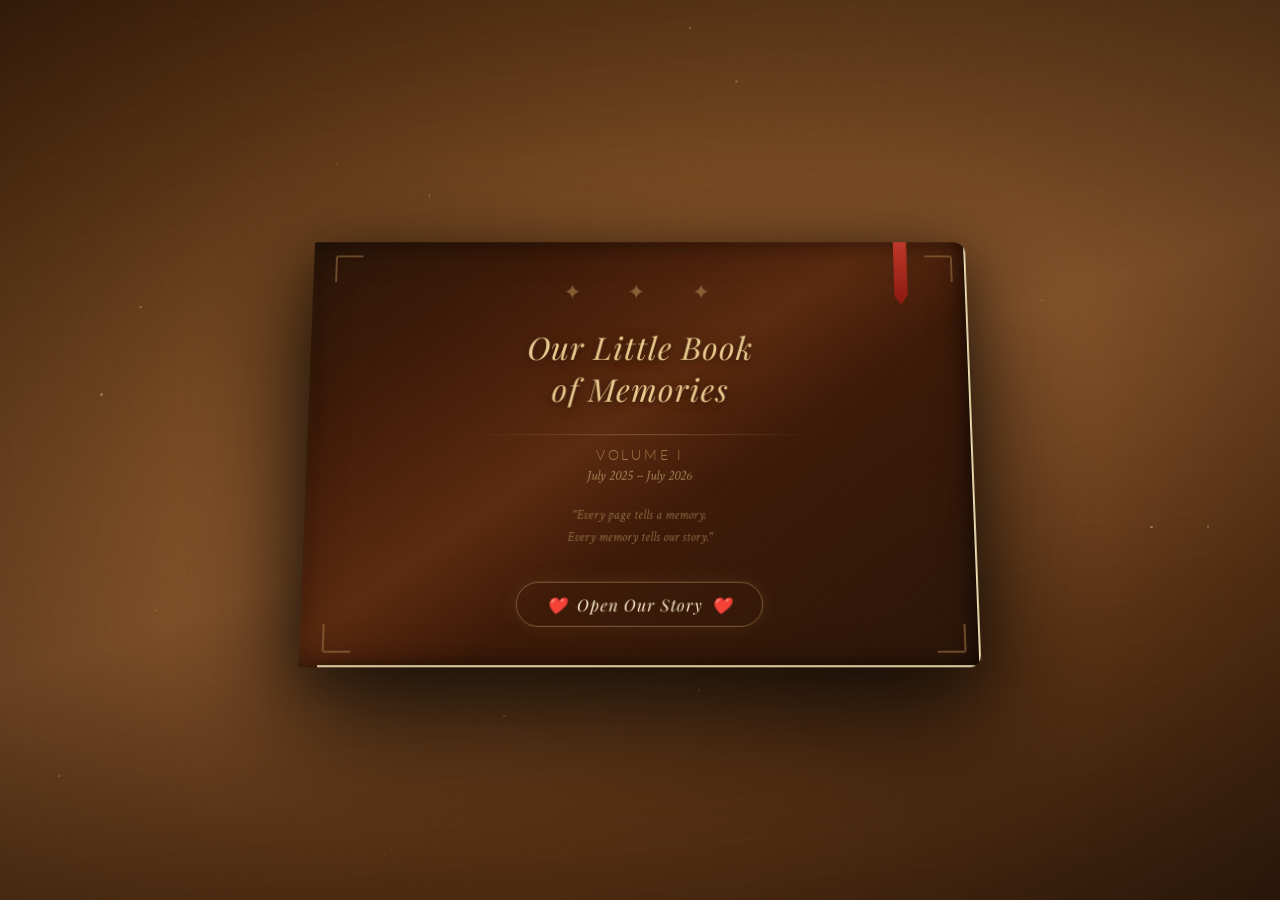
==== index.html @ 8d6be9e0 "Initiating the magic book" ====
<!DOCTYPE html>
<html lang="en">
<head>
  <meta charset="UTF-8">
  <meta name="viewport" content="width=device-width, initial-scale=1.0, maximum-scale=5.0, user-scalable=yes">
  <meta name="theme-color" content="#1a0805">
  <meta name="description" content="Our Little Book of Memories — Volume I, July 2025–July 2026. A handcrafted digital scrapbook.">

  <!-- Prevent search engine indexing (this is a private gift) -->
  <meta name="robots" content="noindex, nofollow">

  <title>Our Little Book of Memories · Volume I</title>

  <!-- CSS (order matters) -->
  <link rel="stylesheet" href="css/style.css">
  <link rel="stylesheet" href="css/animations.css">
  <link rel="stylesheet" href="css/book.css">
  <link rel="stylesheet" href="css/mobile.css">

  <!-- Inline critical style — prevents flash of unstyled content -->
  <style>
    body { background: #0d0807; }
    #book-scene,
    #cover-screen,
    #wb-overlay,
    #letter-modal { display: none; }
    #loading-screen { display: flex; }
  </style>
</head>
<body>

  <!-- ============================================================
       LOADING SCREEN
       ============================================================ -->
  <section id="loading-screen" role="status" aria-live="polite" aria-label="Loading memories">
    <div class="loading-inner">
      <div class="loading-ornament" aria-hidden="true">❧</div>
      <h1 class="loading-title">Preparing Your Memories…</h1>
      <div class="loading-track" role="progressbar" aria-valuemin="0" aria-valuemax="100" aria-valuenow="0">
        <div id="loading-bar-fill"></div>
      </div>
      <div id="loading-percent" aria-hidden="true">0%</div>
    </div>
  </section>

  <!-- ============================================================
       COVER SCREEN — CSS leather book on a wooden table
       ============================================================ -->
  <section id="cover-screen" aria-label="Scrapbook cover">

    <!-- Floating dust particles (JS-populated) -->
    <div id="dust-container" aria-hidden="true"></div>

    <!-- The CSS book -->
    <div id="cover-book" aria-hidden="true">

      <!-- Spine (left edge, visible due to slight perspective) -->
      <div id="cover-spine"></div>

      <!-- Front cover -->
      <div id="cover-front">
        <!-- Corner ornament helper -->
        <div id="cover-corners"></div>

        <!-- Page-edge stacks -->
        <div id="cover-pages"></div>
        <div id="cover-bottom-pages"></div>

        <!-- Bookmark ribbon -->
        <div id="cover-bookmark"></div>

        <!-- Inner content -->
        <div id="cover-content">
          <div class="cover-top-ornament" aria-hidden="true">✦ &ensp; ✦ &ensp; ✦</div>

          <h1 id="cover-title">
            Our Little Book<br>of Memories
          </h1>

          <div class="cover-rule" aria-hidden="true"></div>

          <p class="cover-volume">Volume I</p>
          <p class="cover-date">July 2025 – July 2026</p>

          <div class="cover-quote">
            <p>"Every page tells a memory.<br>Every memory tells our story."</p>
          </div>

          <button id="open-story-btn" aria-label="Open the scrapbook">
            ❤️&ensp;Open Our Story&ensp;❤️
          </button>
        </div>
      </div>
    </div>

  </section>

  <!-- ============================================================
       BOOK SCENE — the open scrapbook
       ============================================================ -->
  <section id="book-scene" aria-label="Open scrapbook">

    <div id="book-wrapper">

      <!-- Top leather binding -->
      <div class="book-binding-top" aria-hidden="true"></div>

      <!-- Open book area -->
      <div id="book-open" data-mode="text">

        <!-- Left page-edge stack -->
        <div class="book-edge-left" aria-hidden="true"></div>

        <!-- Decorative left page (shown for text pages) -->
        <div id="book-left-page" aria-hidden="true">
          <div class="left-page-inner">
            <div class="left-deco-ornament">❦</div>
            <div class="left-deco-rule"></div>
            <div class="left-deco-text">
              Our Little<br>Book of<br>Memories
            </div>
            <div class="left-deco-rule"></div>
            <div class="left-deco-ornament" style="font-size:1rem; opacity:0.3;">❤</div>
          </div>
        </div>

        <!-- Center gutter shadow -->
        <div id="book-gutter" aria-hidden="true"></div>

        <!-- Main content area: all page slots live here -->
        <div id="book-right-area">
          <div id="pages-container">

            <!-- INTRO PAGE -->
            <div id="slot-intro" class="page-slot" role="article" aria-label="Introduction">
              <div class="text-page-inner">
                <h2 class="page-title">Before We Begin…</h2>
                <div class="page-rule" aria-hidden="true">
                  <span class="page-rule-gem">✦</span>
                </div>
                <div class="page-body">
                  <p>A small collection of memories from one unforgettable year.</p>
                  <p>These pages don't tell our entire story.</p>
                  <p>They simply hold some of the moments that made this year so special.</p>
                  <p>And today, on our second wedding anniversary…</p>
                  <p>I wanted to give them a place they'll always belong.</p>
                  <p class="heart-line">❤️</p>
                </div>
                <button id="begin-reading-btn" aria-label="Begin reading the scrapbook">
                  Begin Reading
                </button>
              </div>
            </div>

            <!-- CHAPTER SLOT A (alternates with B for smooth transitions) -->
            <div id="slot-ch-a" class="page-slot" role="img" aria-label="Chapter page">
              <img class="chapter-img" src="" alt="Chapter memory page" draggable="false">
            </div>

            <!-- CHAPTER SLOT B -->
            <div id="slot-ch-b" class="page-slot" role="img" aria-label="Chapter page">
              <img class="chapter-img" src="" alt="Chapter memory page" draggable="false">
            </div>

            <!-- BEYOND THESE PAGES -->
            <div id="slot-beyond" class="page-slot" role="article" aria-label="Beyond these pages">
              <div class="text-page-inner">
                <h2 class="page-title">Beyond These Pages</h2>
                <div class="page-rule" aria-hidden="true">
                  <span class="page-rule-gem">✦</span>
                </div>
                <div class="page-body">
                  <p>This scrapbook holds only a glimpse of the year we've shared.</p>
                  <p>It doesn't capture the late-night talks…</p>
                  <p>the random tea breaks…</p>
                  <p>the silly arguments that ended in laughter…</p>
                  <p>the quiet drives…</p>
                  <p>the ordinary evenings that slowly became our favorite memories.</p>
                  <p>Some moments were never photographed.</p>
                  <p>Some were too beautiful to interrupt with a camera.</p>
                  <p>But every single one still lives in my heart.</p>
                  <p class="heart-line">❤️</p>
                </div>
              </div>
            </div>

            <!-- ENDING PAGE -->
            <div id="slot-ending" class="page-slot" role="article" aria-label="Anniversary message">
              <div class="text-page-inner">
                <h2 class="page-title">Happy 2nd Wedding Anniversary&ensp;❤️</h2>
                <div class="page-rule" aria-hidden="true">
                  <span class="page-rule-gem">✦</span>
                </div>
                <div class="page-body ending-body">
                  <p>This scrapbook doesn't hold every memory we've made.</p>
                  <p>It simply captures a few beautiful moments from the past year — moments that made us laugh, travel, celebrate, grow, and love each other even more.</p>
                  <p>Looking through these pages reminds me how lucky I am to walk beside you.</p>
                  <p>Thank you for making even ordinary days feel extraordinary.</p>
                  <p>Here's to all the memories we've already created…</p>
                  <p>…and to countless more waiting to be written.</p>
                  <p class="italic-line"><em>I love you.</em></p>
                  <p class="heart-line">❤️</p>
                </div>

                <div class="ending-footer">
                  <p>Our Little Book of Memories</p>
                  <p>Volume I &nbsp;·&nbsp; July 2025 – July 2026</p>
                  <p style="opacity:0.55; font-size:0.75em; margin-top:0.3em;">Every beautiful year deserves its own volume.</p>
                  <p style="opacity:0.55; font-size:0.75em;">Volume II begins with our next adventure…</p>
                  <p class="footer-heart">❤️</p>
                </div>

                <!-- Secret heart — 5 taps within 5 seconds opens the letter -->
                <div id="secret-heart" aria-hidden="true" title="">·❤·</div>
              </div>
            </div>

          </div><!-- /pages-container -->
        </div><!-- /book-right-area -->

        <!-- Right page-edge stack -->
        <div class="book-edge-right" aria-hidden="true"></div>

      </div><!-- /book-open -->

      <!-- Bottom leather binding -->
      <div class="book-binding-bottom" aria-hidden="true"></div>

    </div><!-- /book-wrapper -->

    <!-- Invisible wide tap zones for edge navigation -->
    <div id="tap-zone-left"  class="tap-zone" aria-label="Previous page" role="button" tabindex="-1"></div>
    <div id="tap-zone-right" class="tap-zone" aria-label="Next page"     role="button" tabindex="-1"></div>

    <!-- Navigation arrow buttons -->
    <button id="nav-prev" class="nav-btn" aria-label="Previous page" style="opacity:0">&#8249;</button>
    <button id="nav-next" class="nav-btn" aria-label="Next page"     style="opacity:0">&#8250;</button>

    <!-- Page counter -->
    <div id="page-counter" aria-live="polite" aria-label="Page position"></div>

  </section><!-- /book-scene -->

  <!-- ============================================================
       GLOW HEART (appears briefly after auto-close)
       ============================================================ -->
  <div id="glow-heart" style="display:none" aria-hidden="true">❤️</div>

  <!-- ============================================================
       MUSIC CONTROLS (always visible)
       ============================================================ -->
  <div id="music-controls" aria-label="Music controls" role="group">
    <button id="music-toggle" aria-label="Toggle music mute" title="Mute">🎵</button>
    <input
      type="range"
      id="volume-slider"
      min="0" max="100" value="65"
      aria-label="Volume"
      title="Volume">
  </div>

  <!-- ============================================================
       PORTRAIT ROTATION OVERLAY
       ============================================================ -->
  <div id="rotation-overlay" role="dialog" aria-modal="true" aria-label="Landscape mode recommended">
    <div class="rot-icon" aria-hidden="true">📱</div>
    <p class="rot-title">This scrapbook is best experienced in Landscape.</p>
    <p class="rot-sub">Please rotate your phone&ensp;❤️</p>
    <button id="rot-continue">Continue Anyway</button>
  </div>

  <!-- ============================================================
       WELCOME BACK OVERLAY
       ============================================================ -->
  <div id="wb-overlay" role="dialog" aria-modal="true" aria-label="Welcome back">
    <div class="wb-card">
      <span class="wb-heart" aria-hidden="true">❤️</span>
      <h2 class="wb-title">Welcome Back</h2>
      <p class="wb-sub">Would you like to continue reading<br>where you left off?</p>
      <div class="wb-btns">
        <button id="wb-continue"  class="wb-btn wb-btn-primary">Continue Reading</button>
        <button id="wb-restart"   class="wb-btn wb-btn-secondary">Start From Beginning</button>
      </div>
    </div>
  </div>

  <!-- ============================================================
       LETTER MODAL (secret easter egg)
       ============================================================ -->
  <div id="letter-modal" role="dialog" aria-modal="true" aria-label="Personal letter">
    <div class="letter-backdrop" aria-hidden="true"></div>
    <div class="letter-paper">
      <iframe id="letter-iframe" title="Personal Letter"></iframe>
      <div class="letter-footer">
        <button id="close-letter-btn" aria-label="Close letter">Close Letter</button>
      </div>
    </div>
  </div>

  <!-- ============================================================
       SCRIPTS (config → chapters → storage → music → book → app)
       ============================================================ -->
  <script src="js/config.js"></script>
  <script src="js/chapters.js"></script>
  <script src="js/storage.js"></script>
  <script src="js/music.js"></script>
  <script src="js/book.js"></script>
  <script src="js/app.js"></script>

</body>
</html>
---- css/style.css ----
/* =============================================================
   style.css — Design tokens, global resets, typography,
                overlays, music controls, page counter
   ============================================================= */

/* ── Google Fonts ── */
@import url('https://fonts.googleapis.com/css2?family=Playfair+Display:ital,wght@0,400;0,600;0,700;1,400;1,600&family=Crimson+Text:ital,wght@0,400;0,600;1,400;1,600&family=Lato:wght@300;400&family=Dancing+Script:wght@500;600;700&display=swap');

/* ── Design Tokens ── */
:root {
  /* Palette */
  --ink:          #1a0a02;
  --ink-mid:      #3d2210;
  --ink-light:    #6b3c1a;
  --gold:         #c8a96e;
  --gold-dim:     #a07848;
  --gold-bright:  #e8c98e;
  --parchment:    #faf3e0;
  --parchment-2:  #f5e8c5;
  --parchment-3:  #ede0b0;
  --cream:        #fdf8ee;
  --leather-dark: #2b1508;
  --leather-mid:  #4a2210;
  --leather-light:#7a4020;
  --wood-dark:    #3d2008;
  --wood-mid:     #6b3c18;
  --wood-light:   #9a6030;
  --heart-red:    #c0392b;
  --heart-soft:   #e8786a;

  /* Typography */
  --font-display: 'Playfair Display', Georgia, serif;
  --font-body:    'Crimson Text', Georgia, serif;
  --font-ui:      'Lato', sans-serif;
  --font-hand:    'Dancing Script', cursive;

  /* Spacing */
  --space-xs: 0.4rem;
  --space-sm: 0.75rem;
  --space-md: 1.25rem;
  --space-lg: 2rem;
  --space-xl: 3rem;

  /* Radius */
  --r-sm:  4px;
  --r-md:  8px;
  --r-lg: 16px;

  /* Shadows */
  --shadow-book:   0 30px 80px rgba(0,0,0,0.65), 0 10px 30px rgba(0,0,0,0.4);
  --shadow-page:   0 4px 20px rgba(0,0,0,0.18);
  --shadow-text:   0 1px 3px rgba(0,0,0,0.15);
}

/* ── Reset ── */
*, *::before, *::after { box-sizing: border-box; margin: 0; padding: 0; }
html { height: 100%; font-size: 16px; }
body {
  height: 100%;
  overflow: hidden;
  background: #0d0807;
  color: var(--ink);
  font-family: var(--font-body);
  -webkit-font-smoothing: antialiased;
  -moz-osx-font-smoothing: grayscale;
  user-select: none;
  -webkit-user-select: none;
}
img { display: block; max-width: 100%; }
button { cursor: pointer; border: none; background: none; font-family: inherit; }
input[type=range] { -webkit-appearance: none; appearance: none; }

/* ============================================================
   LOADING SCREEN
   ============================================================ */
#loading-screen {
  position: fixed;
  inset: 0;
  z-index: 9999;
  display: flex;
  align-items: center;
  justify-content: center;
  background:
    radial-gradient(ellipse at 50% 40%, #f5e8c5 0%, #e8d4a0 40%, #d4b87a 100%);
}

/* Subtle paper grain overlay */
#loading-screen::after {
  content: '';
  position: absolute;
  inset: 0;
  background-image: url("data:image/svg+xml,%3Csvg xmlns='http://www.w3.org/2000/svg' width='200' height='200'%3E%3Cfilter id='n'%3E%3CfeTurbulence type='fractalNoise' baseFrequency='0.75' numOctaves='4' stitchTiles='stitch'/%3E%3CfeColorMatrix type='saturate' values='0'/%3E%3C/filter%3E%3Crect width='200' height='200' filter='url(%23n)' opacity='0.06'/%3E%3C/svg%3E");
  pointer-events: none;
}

.loading-inner {
  position: relative;
  z-index: 1;
  text-align: center;
  width: min(420px, 88vw);
}

.loading-ornament {
  font-size: 2.5rem;
  color: var(--gold-dim);
  margin-bottom: var(--space-lg);
  animation: ornamentSway 4s ease-in-out infinite;
}

.loading-title {
  font-family: var(--font-display);
  font-size: clamp(1.15rem, 3vw, 1.6rem);
  font-weight: 400;
  font-style: italic;
  color: var(--ink-mid);
  letter-spacing: 0.04em;
  margin-bottom: var(--space-xl);
}

.loading-track {
  width: 100%;
  height: 3px;
  background: rgba(60, 30, 10, 0.15);
  border-radius: 2px;
  overflow: hidden;
  margin-bottom: var(--space-sm);
}

#loading-bar-fill {
  height: 100%;
  width: 0%;
  background: linear-gradient(90deg, var(--gold-dim), var(--gold-bright));
  border-radius: 2px;
  transition: width 0.3s ease;
}

#loading-percent {
  font-family: var(--font-ui);
  font-size: 0.78rem;
  font-weight: 300;
  color: var(--ink-light);
  letter-spacing: 0.12em;
}

/* ============================================================
   COVER SCREEN — wooden table + CSS leather book
   ============================================================ */
#cover-screen {
  position: fixed;
  inset: 0;
  z-index: 100;
  display: none;
  align-items: center;
  justify-content: center;
  /* Warm wooden table */
  background:
    repeating-linear-gradient(96deg,
      transparent 0, transparent 18px,
      rgba(0,0,0,0.025) 18px, rgba(0,0,0,0.025) 19px),
    repeating-linear-gradient(175deg,
      transparent 0, transparent 40px,
      rgba(255,255,255,0.018) 40px, rgba(255,255,255,0.018) 41px),
    linear-gradient(160deg, #5c3010 0%, #7a4a20 25%, #9a6030 50%, #6b3c18 75%, #4a2810 100%);
}

/* Table vignette */
#cover-screen::before {
  content: '';
  position: absolute;
  inset: 0;
  background: radial-gradient(ellipse at 50% 50%,
    transparent 30%, rgba(0,0,0,0.45) 100%);
  pointer-events: none;
}

/* Ambient glow beneath the book */
#cover-screen::after {
  content: '';
  position: absolute;
  bottom: 25%;
  left: 50%;
  transform: translateX(-50%);
  width: 60%;
  height: 30%;
  background: radial-gradient(ellipse, rgba(200,169,110,0.12) 0%, transparent 70%);
  pointer-events: none;
}

#dust-container {
  position: absolute;
  inset: 0;
  pointer-events: none;
  overflow: hidden;
}

.dust-particle {
  position: absolute;
  border-radius: 50%;
  background: rgba(220, 190, 120, 0.8);
  animation: dustFloat linear infinite;
  will-change: transform, opacity;
}

/* ── CSS Leather Book ── */
#cover-book {
  position: relative;
  z-index: 2;
  /* Slight perspective tilt to look like book is lying on table */
  transform: perspective(1200px) rotateX(8deg);
  transform-style: preserve-3d;
  filter: drop-shadow(0 40px 60px rgba(0,0,0,0.7))
          drop-shadow(0 15px 25px rgba(0,0,0,0.45));
}

#cover-front {
  position: relative;
  width: clamp(320px, 52vw, 680px);
  aspect-ratio: 1.55 / 1;
  border-radius: 3px 12px 12px 3px;
  /* Leather texture */
  background:
    repeating-linear-gradient(45deg,
      transparent 0, transparent 3px,
      rgba(255,255,255,0.012) 3px, rgba(255,255,255,0.012) 4px),
    repeating-linear-gradient(-45deg,
      transparent 0, transparent 3px,
      rgba(0,0,0,0.02) 3px, rgba(0,0,0,0.02) 4px),
    linear-gradient(145deg,
      var(--leather-dark) 0%,
      #3d1a08 20%,
      #5c2a10 45%,
      #3d1a08 60%,
      var(--leather-dark) 100%);
  box-shadow:
    inset -6px 0 18px rgba(0,0,0,0.4),
    inset 0 0 40px rgba(0,0,0,0.25),
    inset 3px 0 8px rgba(255,200,100,0.04);
  overflow: hidden;
}

/* Gold corner ornaments */
#cover-front::before,
#cover-front::after {
  content: '';
  position: absolute;
  width: 28px;
  height: 28px;
  border-color: var(--gold-dim);
  border-style: solid;
  opacity: 0.55;
}
#cover-front::before {
  top: 14px; left: 22px;
  border-width: 2px 0 0 2px;
  border-radius: 3px 0 0 0;
}
#cover-front::after {
  bottom: 14px; right: 14px;
  border-width: 0 2px 2px 0;
  border-radius: 0 0 3px 0;
}

/* Additional corners via a child wrapper */
#cover-corners::before,
#cover-corners::after {
  content: '';
  position: absolute;
  width: 28px;
  height: 28px;
  border-color: var(--gold-dim);
  border-style: solid;
  opacity: 0.55;
}
#cover-corners::before {
  top: 14px; right: 14px;
  border-width: 2px 2px 0 0;
  border-radius: 0 3px 0 0;
}
#cover-corners::after {
  bottom: 14px; left: 22px;
  border-width: 0 0 2px 2px;
  border-radius: 0 0 0 3px;
}

#cover-spine {
  position: absolute;
  top: 0; left: 0;
  width: 18px;
  height: 100%;
  border-radius: 3px 0 0 3px;
  background: linear-gradient(to right,
    #1a0805 0%, #2d1208 50%, #3d1a08 100%);
  box-shadow: inset -3px 0 6px rgba(0,0,0,0.5);
}

/* Page-edge stack on the right */
#cover-pages {
  position: absolute;
  top: 4px; right: -10px;
  width: 12px;
  height: calc(100% - 8px);
  border-radius: 0 3px 3px 0;
  background: repeating-linear-gradient(
    to right,
    #f0e4c0 0, #f0e4c0 1.2px,
    #d4c090 1.2px, #d4c090 1.6px,
    #ede0b0 1.6px, #ede0b0 2.8px
  );
  box-shadow: 3px 0 8px rgba(0,0,0,0.35);
}

/* Bottom page-edge stack */
#cover-bottom-pages {
  position: absolute;
  bottom: -8px; left: 18px;
  right: 0;
  height: 10px;
  border-radius: 0 0 3px 0;
  background: repeating-linear-gradient(
    to bottom,
    #ede0b0 0, #ede0b0 1.2px,
    #c8b890 1.2px, #c8b890 1.6px,
    #f0e4c0 1.6px, #f0e4c0 2.4px
  );
  box-shadow: 0 5px 12px rgba(0,0,0,0.4);
}

/* Bookmark ribbon */
#cover-bookmark {
  position: absolute;
  top: -4px; right: 60px;
  width: 14px;
  height: 70px;
  background: linear-gradient(to bottom, var(--heart-red), #8b1a10);
  clip-path: polygon(0 0, 100% 0, 100% 85%, 50% 100%, 0 85%);
  box-shadow: 1px 2px 8px rgba(0,0,0,0.4);
  z-index: 3;
}

/* ── Cover inner content ── */
#cover-content {
  position: relative;
  z-index: 2;
  display: flex;
  flex-direction: column;
  align-items: center;
  justify-content: center;
  height: 100%;
  padding: clamp(1.5rem, 4%, 2.5rem) clamp(2rem, 6%, 3.5rem);
  text-align: center;
}

.cover-top-ornament {
  font-size: clamp(1rem, 2.5vw, 1.4rem);
  color: var(--gold-dim);
  margin-bottom: var(--space-md);
  opacity: 0.7;
  letter-spacing: 0.3em;
}

#cover-title {
  font-family: var(--font-display);
  font-size: clamp(1.1rem, 2.8vw, 2rem);
  font-weight: 400;
  font-style: italic;
  color: var(--gold-bright);
  line-height: 1.35;
  letter-spacing: 0.03em;
  text-shadow: 0 2px 10px rgba(0,0,0,0.6), 0 0 30px rgba(200,169,110,0.2);
  margin-bottom: var(--space-sm);
}

.cover-rule {
  width: 60%;
  height: 1px;
  background: linear-gradient(90deg,
    transparent, var(--gold-dim), transparent);
  margin: var(--space-sm) auto;
  opacity: 0.6;
}

.cover-volume {
  font-family: var(--font-ui);
  font-size: clamp(0.65rem, 1.5vw, 0.85rem);
  font-weight: 300;
  letter-spacing: 0.2em;
  color: var(--gold-dim);
  text-transform: uppercase;
  margin-bottom: 0.2rem;
}

.cover-date {
  font-family: var(--font-body);
  font-size: clamp(0.7rem, 1.6vw, 0.9rem);
  font-style: italic;
  color: rgba(200,169,110,0.7);
  margin-bottom: var(--space-md);
}

.cover-quote {
  font-family: var(--font-body);
  font-size: clamp(0.65rem, 1.4vw, 0.82rem);
  font-style: italic;
  color: rgba(200,169,110,0.55);
  line-height: 1.7;
  margin-bottom: var(--space-lg);
  max-width: 78%;
}

#open-story-btn {
  font-family: var(--font-display);
  font-size: clamp(0.75rem, 1.8vw, 1rem);
  font-style: italic;
  color: var(--parchment-2);
  background: transparent;
  border: 1px solid rgba(200,169,110,0.45);
  border-radius: 40px;
  padding: 0.65em 1.8em;
  letter-spacing: 0.06em;
  cursor: pointer;
  position: relative;
  transition: all 0.3s ease;
  box-shadow: 0 0 20px rgba(200,169,110,0.1);
}

#open-story-btn::before {
  content: '';
  position: absolute;
  inset: -1px;
  border-radius: 40px;
  background: linear-gradient(135deg,
    rgba(200,169,110,0.15), transparent 50%,
    rgba(200,169,110,0.08));
  opacity: 0;
  transition: opacity 0.3s;
}

#open-story-btn:hover {
  color: var(--gold-bright);
  border-color: var(--gold);
  box-shadow: 0 0 30px rgba(200,169,110,0.25),
              0 0 60px rgba(200,169,110,0.1);
  transform: translateY(-1px);
}

#open-story-btn:hover::before { opacity: 1; }

#open-story-btn:active { transform: translateY(0); }

/* ============================================================
   BOOK SCENE WRAPPER
   ============================================================ */
#book-scene {
  position: fixed;
  inset: 0;
  z-index: 50;
  display: none;
  align-items: center;
  justify-content: center;
  background:
    radial-gradient(ellipse at 50% 45%,
      #1e0e06 0%, #0d0705 60%, #060302 100%);
}

/* ============================================================
   GLOW HEART (post-close)
   ============================================================ */
#glow-heart {
  position: fixed;
  inset: 0;
  z-index: 200;
  display: none;
  align-items: center;
  justify-content: center;
  pointer-events: none;
  font-size: clamp(3rem, 8vw, 5rem);
}

/* ============================================================
   PAGE COUNTER
   ============================================================ */
#page-counter {
  position: fixed;
  bottom: 18px;
  left: 50%;
  transform: translateX(-50%);
  z-index: 80;
  font-family: var(--font-ui);
  font-size: clamp(0.6rem, 1.5vw, 0.78rem);
  font-weight: 300;
  letter-spacing: 0.18em;
  color: rgba(200,169,110,0.55);
  text-transform: uppercase;
  opacity: 0;
  transition: opacity 0.4s ease;
  white-space: nowrap;
  pointer-events: none;
}

/* ============================================================
   MUSIC CONTROLS
   ============================================================ */
#music-controls {
  position: fixed;
  bottom: 16px;
  right: 18px;
  z-index: 90;
  display: flex;
  align-items: center;
  gap: 8px;
  background: rgba(15, 8, 3, 0.7);
  backdrop-filter: blur(10px);
  -webkit-backdrop-filter: blur(10px);
  border: 1px solid rgba(200,169,110,0.18);
  border-radius: 30px;
  padding: 6px 14px 6px 10px;
  transition: opacity 0.3s;
}

#music-controls:hover { opacity: 1; }

#music-toggle {
  font-size: 1rem;
  line-height: 1;
  padding: 2px;
  opacity: 0.8;
  transition: opacity 0.2s, transform 0.2s;
}

#music-toggle:hover { opacity: 1; transform: scale(1.15); }

#volume-slider {
  width: 70px;
  height: 3px;
  border-radius: 2px;
  background: rgba(200,169,110,0.25);
  outline: none;
  cursor: pointer;
}

#volume-slider::-webkit-slider-thumb {
  -webkit-appearance: none;
  width: 12px;
  height: 12px;
  border-radius: 50%;
  background: var(--gold);
  cursor: pointer;
  transition: transform 0.15s;
}

#volume-slider::-webkit-slider-thumb:hover { transform: scale(1.3); }

#volume-slider::-moz-range-thumb {
  width: 12px;
  height: 12px;
  border-radius: 50%;
  border: none;
  background: var(--gold);
  cursor: pointer;
}

/* ============================================================
   NAVIGATION ARROWS
   ============================================================ */
.nav-btn {
  position: fixed;
  top: 50%;
  transform: translateY(-50%);
  z-index: 75;
  width: clamp(36px, 5vw, 52px);
  height: clamp(36px, 5vw, 52px);
  border-radius: 50%;
  background: rgba(15, 8, 3, 0.55);
  backdrop-filter: blur(6px);
  -webkit-backdrop-filter: blur(6px);
  border: 1px solid rgba(200,169,110,0.2);
  color: rgba(200,169,110,0.7);
  font-size: clamp(1.2rem, 3vw, 1.8rem);
  display: flex;
  align-items: center;
  justify-content: center;
  transition: all 0.25s ease;
  cursor: pointer;
}

.nav-btn:hover {
  background: rgba(30, 15, 5, 0.8);
  color: var(--gold-bright);
  border-color: rgba(200,169,110,0.5);
  box-shadow: 0 0 20px rgba(200,169,110,0.15);
  transform: translateY(-50%) scale(1.08);
}

#nav-prev { left: 12px; }
#nav-next { right: 12px; }

/* ── Invisible tap zones (wider, for edge-tap navigation) ── */
.tap-zone {
  position: fixed;
  top: 0;
  bottom: 0;
  z-index: 70;
  width: 12%;
  cursor: pointer;
}
#tap-zone-left  { left: 0; }
#tap-zone-right { right: 0; }

/* ============================================================
   WELCOME-BACK OVERLAY
   ============================================================ */
#wb-overlay {
  position: fixed;
  inset: 0;
  z-index: 500;
  display: none;
  align-items: center;
  justify-content: center;
  background: rgba(10, 5, 2, 0.82);
  backdrop-filter: blur(4px);
  opacity: 0;
  transition: opacity 0.35s ease;
}

#wb-overlay.overlay-visible { opacity: 1; }

.wb-card {
  background: var(--parchment);
  border-radius: 12px;
  padding: clamp(2rem, 5vw, 3rem) clamp(2rem, 6vw, 4rem);
  text-align: center;
  max-width: 420px;
  width: 88vw;
  box-shadow: 0 20px 60px rgba(0,0,0,0.5);
  border: 1px solid rgba(200,169,110,0.3);
  /* Subtle paper texture */
  background-image:
    radial-gradient(ellipse at 50% 0%, rgba(255,255,255,0.3) 0%, transparent 60%);
}

.wb-heart {
  font-size: 2rem;
  display: block;
  margin-bottom: var(--space-md);
  animation: heartbeat 1.5s ease-in-out infinite;
}

.wb-title {
  font-family: var(--font-display);
  font-size: clamp(1.4rem, 3vw, 1.9rem);
  font-weight: 400;
  font-style: italic;
  color: var(--ink-mid);
  margin-bottom: var(--space-sm);
}

.wb-sub {
  font-family: var(--font-body);
  font-size: clamp(0.9rem, 2vw, 1.05rem);
  color: var(--ink-light);
  line-height: 1.65;
  margin-bottom: var(--space-lg);
}

.wb-btns { display: flex; flex-direction: column; gap: var(--space-sm); }

.wb-btn {
  font-family: var(--font-display);
  font-size: clamp(0.85rem, 2vw, 1rem);
  font-style: italic;
  padding: 0.7em 1.5em;
  border-radius: 30px;
  cursor: pointer;
  transition: all 0.25s;
  border: 1px solid transparent;
}

.wb-btn-primary {
  background: var(--ink-mid);
  color: var(--parchment);
}

.wb-btn-primary:hover {
  background: var(--ink);
  box-shadow: 0 4px 16px rgba(60,20,5,0.3);
}

.wb-btn-secondary {
  background: transparent;
  color: var(--ink-light);
  border-color: rgba(60,30,10,0.25);
}

.wb-btn-secondary:hover {
  border-color: rgba(60,30,10,0.5);
  color: var(--ink-mid);
}

/* ============================================================
   ROTATION OVERLAY
   ============================================================ */
#rotation-overlay {
  position: fixed;
  inset: 0;
  z-index: 10000;
  display: none;
  flex-direction: column;
  align-items: center;
  justify-content: center;
  background: var(--leather-dark);
  text-align: center;
  padding: 2rem;
}

.rot-icon {
  font-size: 3.5rem;
  margin-bottom: 1.5rem;
  animation: rotatePhone 2s ease-in-out infinite;
}

.rot-title {
  font-family: var(--font-display);
  font-size: clamp(1rem, 4vw, 1.4rem);
  font-style: italic;
  color: var(--gold-bright);
  margin-bottom: 0.5rem;
}

.rot-sub {
  font-family: var(--font-body);
  font-size: clamp(0.85rem, 3vw, 1rem);
  color: rgba(200,169,110,0.65);
  margin-bottom: 2rem;
  line-height: 1.7;
}

#rot-continue {
  font-family: var(--font-ui);
  font-size: 0.82rem;
  font-weight: 300;
  color: rgba(200,169,110,0.55);
  border: 1px solid rgba(200,169,110,0.25);
  border-radius: 20px;
  padding: 0.5em 1.4em;
  letter-spacing: 0.1em;
  cursor: pointer;
  transition: all 0.2s;
}

#rot-continue:hover {
  color: var(--gold-bright);
  border-color: rgba(200,169,110,0.5);
}

/* ============================================================
   LETTER MODAL
   ============================================================ */
#letter-modal {
  position: fixed;
  inset: 0;
  z-index: 600;
  display: flex;
  align-items: center;
  justify-content: center;
  padding: clamp(1rem, 3vw, 2rem);
  pointer-events: none;
  opacity: 0;
  transition: opacity 0.45s ease;
}

#letter-modal.modal-active {
  pointer-events: auto;
  opacity: 1;
}

.letter-backdrop {
  position: absolute;
  inset: 0;
  background: rgba(8, 4, 2, 0.88);
  backdrop-filter: blur(6px);
  -webkit-backdrop-filter: blur(6px);
  cursor: pointer;
}

.letter-paper {
  position: relative;
  z-index: 1;
  width: min(640px, 92vw);
  height: 88vh; /* Fixed height so iframe works properly */
  display: flex;
  flex-direction: column;
  background: #fdf8ed;
  border-radius: 4px;
  box-shadow:
    0 30px 80px rgba(0,0,0,0.6),
    0 0 0 1px rgba(200,169,110,0.2);
  transform: translateY(24px) scale(0.97);
  transition: transform 0.45s cubic-bezier(0.34, 1.56, 0.64, 1);
  /* Paper texture */
  background-image:
    url("data:image/svg+xml,%3Csvg xmlns='http://www.w3.org/2000/svg' width='300' height='300'%3E%3Cfilter id='n'%3E%3CfeTurbulence type='fractalNoise' baseFrequency='0.85' numOctaves='4' stitchTiles='stitch'/%3E%3CfeColorMatrix type='saturate' values='0'/%3E%3C/filter%3E%3Crect width='300' height='300' filter='url(%23n)' opacity='0.04'/%3E%3C/svg%3E"),
    radial-gradient(ellipse at 50% 0%, rgba(255,255,255,0.4) 0%, transparent 60%),
    linear-gradient(180deg, #fdf8ed 0%, #faf2e0 100%);
}

#letter-modal.modal-active .letter-paper {
  transform: translateY(0) scale(1);
}

#letter-iframe {
  flex: 1;
  width: 100%;
  border: none;
  background: transparent;
  border-radius: 4px 4px 0 0;
}

.letter-footer {
  flex-shrink: 0;
  padding: 1.2rem;
  display: flex;
  justify-content: center;
  align-items: center;
  border-top: 1px solid rgba(180, 150, 100, 0.15);
}

/* Close letter button */
#close-letter-btn {
  font-family: var(--font-ui);
  font-size: 0.78rem;
  font-weight: 300;
  letter-spacing: 0.14em;
  color: rgba(60,30,10,0.5);
  border: 1px solid rgba(60,30,10,0.18);
  border-radius: 20px;
  padding: 0.5em 1.5em;
  cursor: pointer;
  text-transform: uppercase;
  transition: all 0.2s;
}

#close-letter-btn:hover {
  color: var(--ink-mid);
  border-color: rgba(60,30,10,0.4);
}
---- css/animations.css ----
/* =============================================================
   animations.css — All @keyframe definitions
   ============================================================= */

/* ── Loading ── */
@keyframes ornamentSway {
  0%, 100% { transform: rotate(-4deg) scale(1); }
  50%       { transform: rotate(4deg)  scale(1.05); }
}

/* ── Dust particles ── */
@keyframes dustFloat {
  0%   { transform: translateY(0)    translateX(0)     rotate(0deg);   opacity: var(--op, 0.3); }
  25%  { transform: translateY(-28%) translateX(12%)   rotate(90deg);  }
  50%  { transform: translateY(-55%) translateX(-8%)   rotate(200deg); opacity: calc(var(--op, 0.3) * 0.6); }
  75%  { transform: translateY(-75%) translateX(15%)   rotate(290deg); }
  100% { transform: translateY(-100%) translateX(0px)  rotate(360deg); opacity: 0; }
}

/* ── Cover / scene fade transitions ── */
@keyframes fadeOutFast {
  from { opacity: 1; }
  to   { opacity: 0; }
}

@keyframes fadeInNormal {
  from { opacity: 0; }
  to   { opacity: 1; }
}

@keyframes fadeInSlow {
  0%   { opacity: 0; transform: scale(0.98); }
  100% { opacity: 1; transform: scale(1); }
}

/* ── Book open / close ── */
@keyframes bookOpen {
  0%   { opacity: 0; transform: scale(0.88) perspective(1200px) rotateX(10deg); }
  60%  { opacity: 1; transform: scale(1.015) perspective(1200px) rotateX(-1deg); }
  100% { opacity: 1; transform: scale(1) perspective(1200px) rotateX(0deg); }
}

@keyframes bookClose {
  0%   { opacity: 1; transform: scale(1); }
  40%  { opacity: 1; transform: scale(1.02) perspective(1200px) rotateX(4deg); }
  100% { opacity: 0; transform: scale(0.85) perspective(1200px) rotateX(18deg); }
}

/* ── Page turn — Forward (right → left) ── */
@keyframes exitForward {
  0%   { transform: translateX(0)    scale(1);    opacity: 1; }
  100% { transform: translateX(-6%)  scale(0.984); opacity: 0; }
}

@keyframes enterForward {
  0%   { transform: translateX(6%)   scale(0.984); opacity: 0; }
  100% { transform: translateX(0)    scale(1);     opacity: 1; }
}

/* ── Page turn — Backward (left → right) ── */
@keyframes exitBackward {
  0%   { transform: translateX(0)   scale(1);    opacity: 1; }
  100% { transform: translateX(6%)  scale(0.984); opacity: 0; }
}

@keyframes enterBackward {
  0%   { transform: translateX(-6%) scale(0.984); opacity: 0; }
  100% { transform: translateX(0)   scale(1);     opacity: 1; }
}

/* ── Overlay appearance ── */
@keyframes overlaySlideUp {
  from { transform: translateY(20px); opacity: 0; }
  to   { transform: translateY(0);    opacity: 1; }
}

/* ── Heartbeat (welcome back card) ── */
@keyframes heartbeat {
  0%, 100% { transform: scale(1); }
  14%       { transform: scale(1.18); }
  28%       { transform: scale(1); }
  42%       { transform: scale(1.12); }
  56%       { transform: scale(1); }
}

/* ── Glowing heart (post close) ── */
@keyframes heartGlow {
  0%   { opacity: 0; transform: scale(0.4); filter: blur(8px); }
  30%  { opacity: 1; transform: scale(1.2); filter: blur(0); }
  60%  { opacity: 1; transform: scale(1.0); filter: blur(0); }
  100% { opacity: 1; transform: scale(1.0); }
}

@keyframes heartFadeOut {
  from { opacity: 1; transform: scale(1); }
  to   { opacity: 0; transform: scale(0.7) translateY(-20px); }
}

/* ── Rotate phone indicator ── */
@keyframes rotatePhone {
  0%,  40%  { transform: rotate(0deg); }
  55%        { transform: rotate(90deg); }
  80%, 100%  { transform: rotate(90deg); }
}

/* ── Text page entrance (inside the open book) ── */
@keyframes textPageIn {
  from { opacity: 0; transform: translateY(10px); }
  to   { opacity: 1; transform: translateY(0); }
}

/* ============================================================
   ANIMATION UTILITY CLASSES
   (applied / removed by JavaScript)
   ============================================================ */

/* Loading → cover */
.anim-fade-out      { animation: fadeOutFast  0.5s ease forwards; }
.anim-fade-in       { animation: fadeInNormal 0.65s ease both; }
.anim-fade-in-slow  { animation: fadeInSlow   0.9s ease both; }

/* Book open / close */
.anim-book-open  { animation: bookOpen  0.7s cubic-bezier(0.22, 1, 0.36, 1) both; }
.anim-book-close { animation: bookClose 0.95s cubic-bezier(0.4, 0, 0.8, 0.2) both; }

/* Page transitions */
.anim-exit-fwd   { animation: exitForward   var(--pt, 0.48s) cubic-bezier(0.4, 0, 1, 1) forwards; }
.anim-enter-fwd  { animation: enterForward  var(--pt, 0.48s) cubic-bezier(0, 0, 0.6, 1) both; }
.anim-exit-bwd   { animation: exitBackward  var(--pt, 0.48s) cubic-bezier(0.4, 0, 1, 1) forwards; }
.anim-enter-bwd  { animation: enterBackward var(--pt, 0.48s) cubic-bezier(0, 0, 0.6, 1) both; }

/* Post-close heart */
.heart-glow-anim { animation: heartGlow   2.5s cubic-bezier(0.34, 1.56, 0.64, 1) both; }
.heart-fade-out  { animation: heartFadeOut 0.6s ease forwards; }
---- css/book.css ----
/* =============================================================
   book.css — Open book structure, pages, text page typography,
               chapter image display, page slots
   ============================================================= */

/* ============================================================
   BOOK WRAPPER & FRAME
   ============================================================ */
#book-wrapper {
  /* Responsive book size — landscape 3:2 ratio, capped by vh */
  --bw: min(92vw, calc(85vh * 1.5));
  width: var(--bw);
  height: calc(var(--bw) / 1.5);
  position: relative;
  display: flex;
  flex-direction: column;
  filter: drop-shadow(var(--shadow-book));
  will-change: transform, opacity;
}

/* ── Top leather binding strip ── */
.book-binding-top {
  height: clamp(10px, 1.8vh, 18px);
  border-radius: 4px 4px 0 0;
  flex-shrink: 0;
  background:
    linear-gradient(to bottom,
      var(--leather-dark) 0%,
      var(--leather-mid)  60%,
      #3a1a08 100%);
  box-shadow:
    inset 0 1px 0 rgba(255,200,100,0.08),
    0 2px 6px rgba(0,0,0,0.4);
  position: relative;
  z-index: 3;
}

/* Subtle rivets on top strip */
.book-binding-top::before,
.book-binding-top::after {
  content: '';
  position: absolute;
  top: 50%;
  transform: translateY(-50%);
  width: 7px;
  height: 7px;
  border-radius: 50%;
  background: radial-gradient(circle at 35% 35%, #d4a870, #8b5a20);
  box-shadow: 0 1px 3px rgba(0,0,0,0.5);
}
.book-binding-top::before { left:  22px; }
.book-binding-top::after  { right: 22px; }

/* ── Bottom leather binding strip ── */
.book-binding-bottom {
  height: clamp(10px, 1.8vh, 18px);
  border-radius: 0 0 4px 4px;
  flex-shrink: 0;
  background:
    linear-gradient(to top,
      var(--leather-dark) 0%,
      var(--leather-mid)  60%,
      #3a1a08 100%);
  box-shadow:
    inset 0 -1px 0 rgba(255,200,100,0.06),
    0 -2px 6px rgba(0,0,0,0.35);
  position: relative;
  z-index: 3;
}

/* ── Open book area (between bindings) ── */
#book-open {
  flex: 1;
  display: flex;
  position: relative;
  overflow: hidden;
  min-height: 0;
}

/* ── Page-edge stack (left side) ── */
.book-edge-left {
  width: clamp(8px, 1.5vw, 14px);
  flex-shrink: 0;
  background: repeating-linear-gradient(
    to right,
    #c8b890 0, #c8b890 0.8px,
    #e8d8a8 0.8px, #e8d8a8 1.8px,
    #d4c098 1.8px, #d4c098 2.2px
  );
  box-shadow:
    inset -3px 0 6px rgba(0,0,0,0.2),
    -2px 0 8px rgba(0,0,0,0.3);
}

/* ── Page-edge stack (right side) ── */
.book-edge-right {
  width: clamp(8px, 1.5vw, 14px);
  flex-shrink: 0;
  background: repeating-linear-gradient(
    to left,
    #c8b890 0, #c8b890 0.8px,
    #e8d8a8 0.8px, #e8d8a8 1.8px,
    #d4c098 1.8px, #d4c098 2.2px
  );
  box-shadow:
    inset 3px 0 6px rgba(0,0,0,0.2),
    2px 0 8px rgba(0,0,0,0.3);
}

/* #pages-container is defined further below — absolute fill */

/* ============================================================
   LEFT DECORATIVE PAGE (shown for text pages)
   ============================================================ */
#book-left-page {
  position: relative;
  z-index: 1;
  display: flex;
  align-items: center;
  justify-content: center;
  background:
    linear-gradient(to right, var(--parchment-2) 0%, var(--parchment) 100%);
  /* Shown only in text mode */
  width: 0;
  overflow: hidden;
  transition: width 0.35s ease, opacity 0.35s ease;
  opacity: 0;
  flex-shrink: 0;
}

#book-open[data-mode="text"] #book-left-page {
  width: 38%;
  opacity: 1;
}

.left-page-inner {
  display: flex;
  flex-direction: column;
  align-items: center;
  justify-content: center;
  height: 100%;
  padding: clamp(1rem, 3vw, 2rem);
  text-align: center;
  gap: 1rem;
  opacity: 0;
  transition: opacity 0.4s ease 0.2s;
}

#book-open[data-mode="text"] .left-page-inner { opacity: 1; }

.left-deco-rule {
  width: 50%;
  height: 1px;
  background: linear-gradient(90deg,
    transparent, var(--gold-dim), transparent);
  opacity: 0.4;
}

.left-deco-ornament {
  font-size: clamp(1.8rem, 3.5vw, 2.8rem);
  color: var(--gold-dim);
  opacity: 0.35;
  font-family: var(--font-display);
  line-height: 1;
}

.left-deco-text {
  font-family: var(--font-display);
  font-size: clamp(0.6rem, 1.2vw, 0.78rem);
  font-style: italic;
  color: var(--gold-dim);
  letter-spacing: 0.15em;
  opacity: 0.45;
  text-align: center;
  line-height: 1.7;
}

/* ── Center gutter shadow (visible in text mode) ── */
#book-gutter {
  position: relative;
  z-index: 5;
  width: 0;
  flex-shrink: 0;
  overflow: visible;
  transition: width 0.35s ease;
}

#book-open[data-mode="text"] #book-gutter { width: 2px; }

#book-gutter::before {
  content: '';
  position: absolute;
  top: 0;
  left: -12px;
  width: 26px;
  height: 100%;
  background: linear-gradient(to right,
    transparent 0%,
    rgba(0,0,0,0.06) 35%,
    rgba(0,0,0,0.14) 50%,
    rgba(0,0,0,0.06) 65%,
    transparent 100%);
  pointer-events: none;
}

/* ============================================================
   RIGHT / MAIN CONTENT AREA
   ============================================================ */
#book-right-area {
  flex: 1;
  position: relative;
  min-width: 0;
  overflow: hidden;
  /* Paper background for the pages area */
  background: var(--parchment);
}

/* Paper texture via CSS */
#book-right-area::after {
  content: '';
  position: absolute;
  inset: 0;
  background-image: url("data:image/svg+xml,%3Csvg xmlns='http://www.w3.org/2000/svg' width='250' height='250'%3E%3Cfilter id='n'%3E%3CfeTurbulence type='fractalNoise' baseFrequency='0.8' numOctaves='4' stitchTiles='stitch'/%3E%3CfeColorMatrix type='saturate' values='0'/%3E%3C/filter%3E%3Crect width='250' height='250' filter='url(%23n)' opacity='0.035'/%3E%3C/svg%3E");
  pointer-events: none;
  z-index: 10;
}

/* ============================================================
   PAGES CONTAINER — fills #book-right-area absolutely
   (Cannot use flex:1 here because #book-right-area is not
    a flex container; absolute fill is the correct approach)
   ============================================================ */
#pages-container {
  position: absolute;
  inset: 0;
  overflow: hidden;
}

/* ============================================================
   PAGE SLOTS
   ============================================================ */
.page-slot {
  position: absolute;
  inset: 0;
  display: none;           /* hidden by default */
  z-index: 0;
  will-change: transform, opacity;
  backface-visibility: hidden;
  -webkit-backface-visibility: hidden;
}

.page-slot.slot-active {
  display: flex;
}

/* ============================================================
   CHAPTER IMAGE SLOTS (full-spread display)
   ============================================================ */
#slot-ch-a,
#slot-ch-b {
  align-items: center;
  justify-content: center;
  background: var(--parchment-2);  /* shows if image doesn't fill exactly */
  padding: 0;
}

.chapter-img {
  width: 100%;
  height: 100%;
  object-fit: contain;    /* NEVER crop or stretch */
  object-position: center;
  display: block;
  will-change: transform;
  transform-origin: center center;
  transition: none;        /* zoom managed by JS directly */
}

/* In chapter mode, left area provides background for full image */
#book-open[data-mode="chapter"] #book-left-page {
  background: var(--parchment-2);
}

/* ============================================================
   TEXT PAGE SLOTS (intro, beyond, ending)
   ============================================================ */
#slot-intro,
#slot-beyond,
#slot-ending {
  align-items: center;
  justify-content: center;
  /* right-page parchment */
  background:
    linear-gradient(to left, var(--cream) 0%, var(--parchment) 100%);
}

.text-page-inner {
  width: 100%;
  height: 100%;
  display: flex;
  flex-direction: column;
  align-items: center;
  justify-content: center;
  padding: clamp(1.5rem, 4%, 2.5rem) clamp(1.5rem, 5%, 3.5rem);
  text-align: center;
  overflow-y: auto;
  /* subtle left shadow from the spine */
  box-shadow: inset 6px 0 20px rgba(0,0,0,0.04);
}

/* Page title */
.page-title {
  font-family: var(--font-display);
  font-size: clamp(1rem, 2.5vw, 1.7rem);
  font-weight: 400;
  font-style: italic;
  color: var(--ink-mid);
  line-height: 1.35;
  margin-bottom: var(--space-sm);
  animation: textPageIn 0.5s ease 0.1s both;
}

/* Ornamental divider */
.page-rule {
  display: flex;
  align-items: center;
  gap: 0.6em;
  width: 70%;
  margin: var(--space-sm) auto var(--space-md);
  animation: textPageIn 0.5s ease 0.15s both;
}

.page-rule::before,
.page-rule::after {
  content: '';
  flex: 1;
  height: 1px;
  background: linear-gradient(90deg,
    transparent, var(--gold-dim), transparent);
  opacity: 0.5;
}

.page-rule-gem {
  font-size: 0.55rem;
  color: var(--gold-dim);
  opacity: 0.6;
}

/* Body text */
.page-body {
  animation: textPageIn 0.5s ease 0.2s both;
}

.page-body p {
  font-family: var(--font-body);
  font-size: clamp(0.8rem, 1.8vw, 1.05rem);
  color: var(--ink-mid);
  line-height: 1.85;
  margin-bottom: 0.6em;
}

.page-body p.heart-line {
  font-size: clamp(1rem, 2.2vw, 1.3rem);
  margin-top: 0.4em;
  color: var(--heart-red);
}

.page-body p.italic-line {
  font-style: italic;
  color: var(--ink-light);
}

/* ── Begin Reading button (intro page) ── */
#begin-reading-btn {
  margin-top: var(--space-md);
  font-family: var(--font-display);
  font-size: clamp(0.75rem, 1.6vw, 0.92rem);
  font-style: italic;
  color: var(--ink-light);
  border: 1px solid rgba(60,30,10,0.28);
  border-radius: 30px;
  padding: 0.6em 1.6em;
  transition: all 0.25s;
  animation: textPageIn 0.5s ease 0.3s both;
}

#begin-reading-btn:hover {
  background: var(--ink-mid);
  color: var(--parchment);
  border-color: transparent;
  box-shadow: 0 4px 16px rgba(60,20,5,0.25);
}

/* ── Ending page specifics ── */
.ending-footer {
  margin-top: var(--space-md);
  padding-top: var(--space-sm);
  border-top: 1px solid rgba(60,30,10,0.12);
  width: 80%;
  animation: textPageIn 0.5s ease 0.35s both;
}

.ending-footer p {
  font-family: var(--font-display);
  font-size: clamp(0.65rem, 1.4vw, 0.8rem);
  color: var(--ink-light);
  font-style: italic;
  line-height: 1.8;
  opacity: 0.7;
}

.ending-footer .footer-heart {
  font-size: 1rem;
  margin-top: 0.3em;
  opacity: 1;
}

/* ── Secret heart ── */
#secret-heart {
  position: absolute;
  bottom: 10px;
  right: 14px;
  font-size: 13px;
  color: rgba(180, 70, 60, 0.12);
  cursor: pointer;
  user-select: none;
  -webkit-user-select: none;
  transition: color 0.4s ease;
  z-index: 20;
  padding: 6px;  /* larger tap area */
}

#secret-heart:hover {
  color: rgba(180, 70, 60, 0.3);
}

/* ============================================================
   CHAPTER MODE — page backgrounds
   When mode="chapter", both left area and right area show the
   same parchment tone so the image container feels unified.
   ============================================================ */
#book-open[data-mode="chapter"] #book-right-area {
  background: var(--parchment-2);
}

/* Subtle center spine line in chapter mode */
#book-open[data-mode="chapter"]::after {
  content: '';
  position: absolute;
  top: 0;
  left: 50%;
  width: 1px;
  height: 100%;
  background: linear-gradient(to bottom,
    transparent 3%,
    rgba(0,0,0,0.08) 20%,
    rgba(0,0,0,0.12) 50%,
    rgba(0,0,0,0.08) 80%,
    transparent 97%);
  z-index: 6;
  pointer-events: none;
  transform: translateX(-50%);
}

/* ============================================================
   GLOW HEART (reused from style.css, positioned here)
   ============================================================ */
#glow-heart {
  font-size: clamp(3.5rem, 10vw, 6rem);
  text-shadow:
    0 0 30px rgba(220, 100, 80, 0.9),
    0 0 80px rgba(220, 100, 80, 0.5),
    0 0 160px rgba(220, 100, 80, 0.2);
}
---- css/mobile.css ----
/* =============================================================
   mobile.css — Responsive adjustments for tablets, phones,
                and landscape preference enforcement
   ============================================================= */

/* ============================================================
   LANDSCAPE BREAKPOINTS (primary experience)
   ============================================================ */

/* Large desktop */
@media (min-width: 1400px) {
  .page-body p  { font-size: 1.05rem; }
  .page-title   { font-size: 1.7rem; }
  #cover-title  { font-size: 2rem; }
}

/* ── Tablet landscape (1024px) ── */
@media (max-width: 1024px) {
  .page-body p {
    font-size: clamp(0.78rem, 1.7vw, 0.98rem);
    line-height: 1.75;
  }

  .page-title {
    font-size: clamp(0.95rem, 2.3vw, 1.45rem);
  }

  #cover-title {
    font-size: clamp(1rem, 2.6vw, 1.6rem);
  }

  .nav-btn {
    width: clamp(32px, 4.5vw, 46px);
    height: clamp(32px, 4.5vw, 46px);
  }

  #music-controls {
    bottom: 10px;
    right: 12px;
    padding: 5px 10px 5px 8px;
  }

  #volume-slider { width: 55px; }
}

/* ── Small tablet / large phone landscape (768px) ── */
@media (max-width: 768px) {
  #book-wrapper {
    --bw: 96vw;
  }

  .book-binding-top,
  .book-binding-bottom {
    height: clamp(8px, 1.5vh, 12px);
  }

  .page-title {
    font-size: clamp(0.85rem, 2.2vw, 1.2rem);
    margin-bottom: 0.4rem;
  }

  .page-body p {
    font-size: clamp(0.72rem, 1.9vw, 0.92rem);
    line-height: 1.68;
    margin-bottom: 0.45em;
  }

  .page-rule { width: 80%; }

  #begin-reading-btn {
    font-size: clamp(0.7rem, 1.8vw, 0.85rem);
    padding: 0.5em 1.3em;
  }

  .ending-footer p {
    font-size: clamp(0.6rem, 1.5vw, 0.75rem);
  }

  /* Nav arrows: smaller on small screens */
  .nav-btn {
    width: 34px;
    height: 34px;
    font-size: 1.2rem;
  }

  #nav-prev { left: 6px; }
  #nav-next { right: 6px; }

  /* Music controls compact */
  #music-controls {
    padding: 4px 8px 4px 7px;
    gap: 5px;
  }

  #volume-slider { width: 44px; }
  #music-toggle  { font-size: 0.85rem; }

  /* Page counter */
  #page-counter {
    font-size: 0.6rem;
    letter-spacing: 0.12em;
    bottom: 10px;
  }
}

/* ── Phone landscape (≤ 600px height) ── */
@media (max-height: 600px) and (orientation: landscape) {
  #book-wrapper {
    --bw: min(96vw, calc(88vh * 1.5));
  }

  .text-page-inner {
    padding: 1rem 1.5rem;
  }

  .page-title {
    font-size: clamp(0.8rem, 2vh, 1.1rem);
    margin-bottom: 0.3rem;
  }

  .page-body p {
    font-size: clamp(0.65rem, 1.6vh, 0.85rem);
    line-height: 1.55;
    margin-bottom: 0.35em;
  }

  .page-rule { margin: 0.4rem auto 0.6rem; }

  .ending-footer {
    margin-top: 0.6rem;
    padding-top: 0.4rem;
  }

  .ending-footer p {
    font-size: clamp(0.55rem, 1.3vh, 0.7rem);
    line-height: 1.6;
  }

  .book-binding-top,
  .book-binding-bottom { height: 8px; }

  .book-edge-left,
  .book-edge-right { width: 6px; }

  #music-controls { bottom: 6px; right: 8px; }
  #page-counter   { bottom: 6px; }

  .nav-btn {
    width: 30px;
    height: 30px;
    font-size: 1.1rem;
  }
}

/* ============================================================
   COVER SCREEN — responsive
   ============================================================ */

@media (max-width: 768px) {
  #cover-front {
    width: clamp(260px, 78vw, 480px);
  }

  .cover-top-ornament {
    font-size: clamp(0.85rem, 2.5vw, 1.1rem);
    margin-bottom: 0.75rem;
  }

  #cover-title {
    font-size: clamp(0.95rem, 3.5vw, 1.5rem);
  }

  .cover-quote {
    font-size: clamp(0.6rem, 1.5vw, 0.75rem);
    margin-bottom: 1rem;
  }

  #open-story-btn {
    font-size: clamp(0.7rem, 1.8vw, 0.88rem);
    padding: 0.55em 1.4em;
  }
}

/* Very small phone landscape */
@media (max-height: 500px) and (max-width: 768px) {
  #cover-front {
    width: min(75vw, calc(85vh * 1.5));
    aspect-ratio: 1.55 / 1;
  }
}

/* ============================================================
   ROTATION OVERLAY
   ============================================================ */

/* Only shown in portrait on small screens (handled by JS too) */
@media (orientation: portrait) and (max-width: 900px) {
  /* The overlay is controlled by JS, but ensure it covers */
  #rotation-overlay { display: flex; }
}

@media (orientation: landscape) {
  #rotation-overlay { display: none !important; }
}

/* ============================================================
   TOUCH-FRIENDLY ADJUSTMENTS
   ============================================================ */

/* Larger tap targets on touch devices */
@media (hover: none) {
  .nav-btn {
    width: clamp(38px, 6vw, 54px);
    height: clamp(38px, 6vw, 54px);
  }

  #open-story-btn {
    padding: 0.75em 2em;
  }

  #begin-reading-btn {
    padding: 0.7em 1.8em;
  }

  /* Larger touch target for secret heart */
  #secret-heart {
    padding: 12px;
    font-size: 16px;
  }

  /* Volume slider */
  #volume-slider {
    height: 18px;  /* easier to grab on touch */
  }

  #volume-slider::-webkit-slider-thumb {
    width: 18px;
    height: 18px;
  }
}

/* ============================================================
   PRINT — basic preparation (architecture only)
   ============================================================ */
@media print {
  #loading-screen,
  #cover-screen,
  #music-controls,
  #page-counter,
  #nav-prev,
  #nav-next,
  #rotation-overlay,
  #wb-overlay,
  #letter-modal,
  #glow-heart,
  .tap-zone { display: none !important; }

  #book-scene {
    display: block !important;
    position: static !important;
    background: white !important;
  }

  .slot-active {
    display: block !important;
    position: static !important;
    break-inside: avoid;
    page-break-inside: avoid;
  }

  .chapter-img {
    max-width: 100%;
    max-height: 95vh;
  }
}

/* ============================================================
   ACCESSIBILITY
   ============================================================ */

/* Respect reduced motion */
@media (prefers-reduced-motion: reduce) {
  *, *::before, *::after {
    animation-duration: 0.01ms !important;
    animation-iteration-count: 1 !important;
    transition-duration: 0.01ms !important;
  }
}

/* Focus styles (keyboard navigation) */
button:focus-visible,
input:focus-visible {
  outline: 2px solid rgba(200,169,110,0.6);
  outline-offset: 3px;
}

/* ============================================================
   SCROLLBAR hiding for book pages (aesthetic)
   ============================================================ */
.text-page-inner { scrollbar-width: none; }
.text-page-inner::-webkit-scrollbar { display: none; }
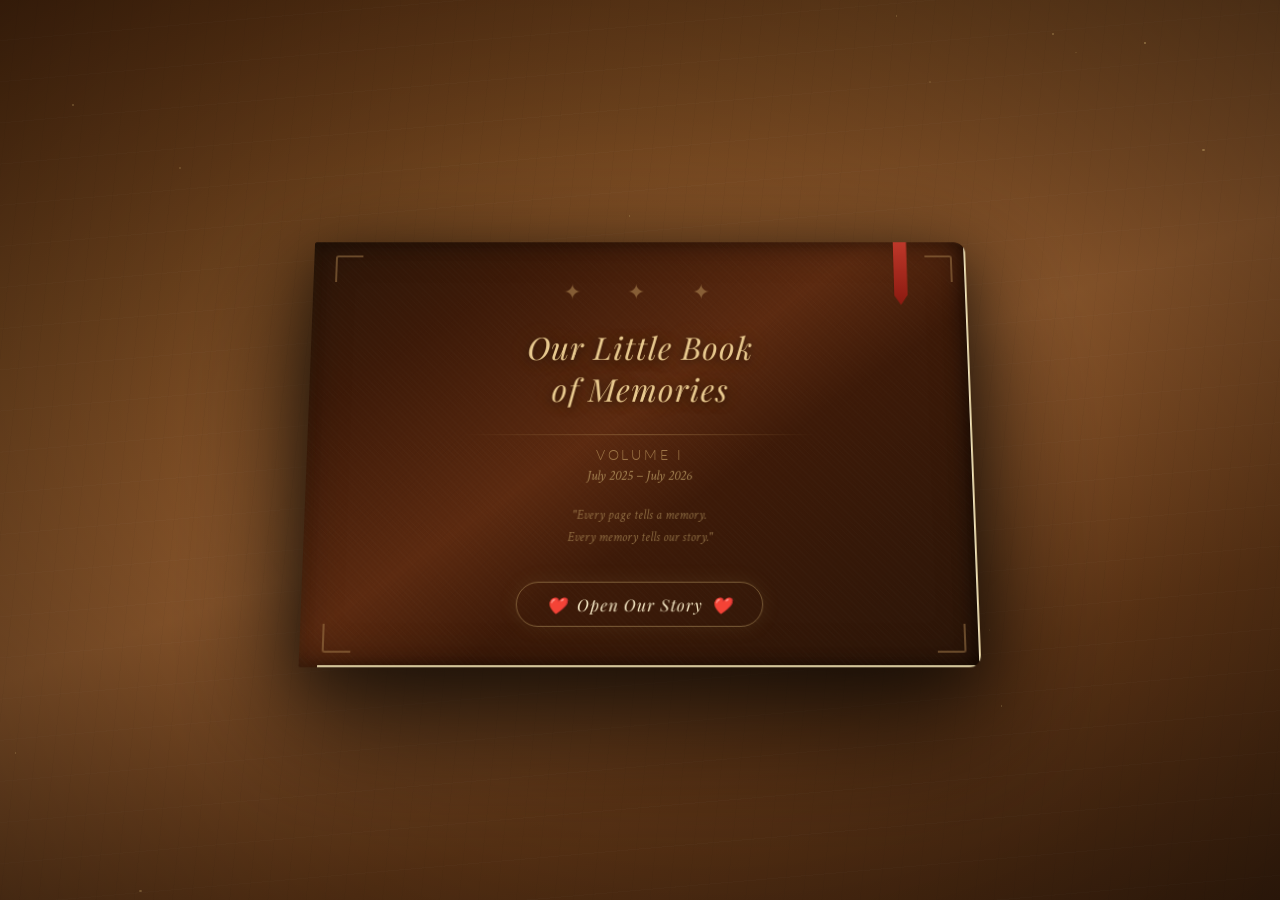
==== commit 427ed01a: "Update index.html" ====
--- a/index.html
+++ b/index.html
@@ -35,7 +35,7 @@
   <section id="loading-screen" role="status" aria-live="polite" aria-label="Loading memories">
     <div class="loading-inner">
       <div class="loading-ornament" aria-hidden="true">❧</div>
-      <h1 class="loading-title">Preparing Your Memories…</h1>
+      <h1 class="loading-title">Preparing Our Memories…</h1>
       <div class="loading-track" role="progressbar" aria-valuemin="0" aria-valuemax="100" aria-valuenow="0">
         <div id="loading-bar-fill"></div>
       </div>
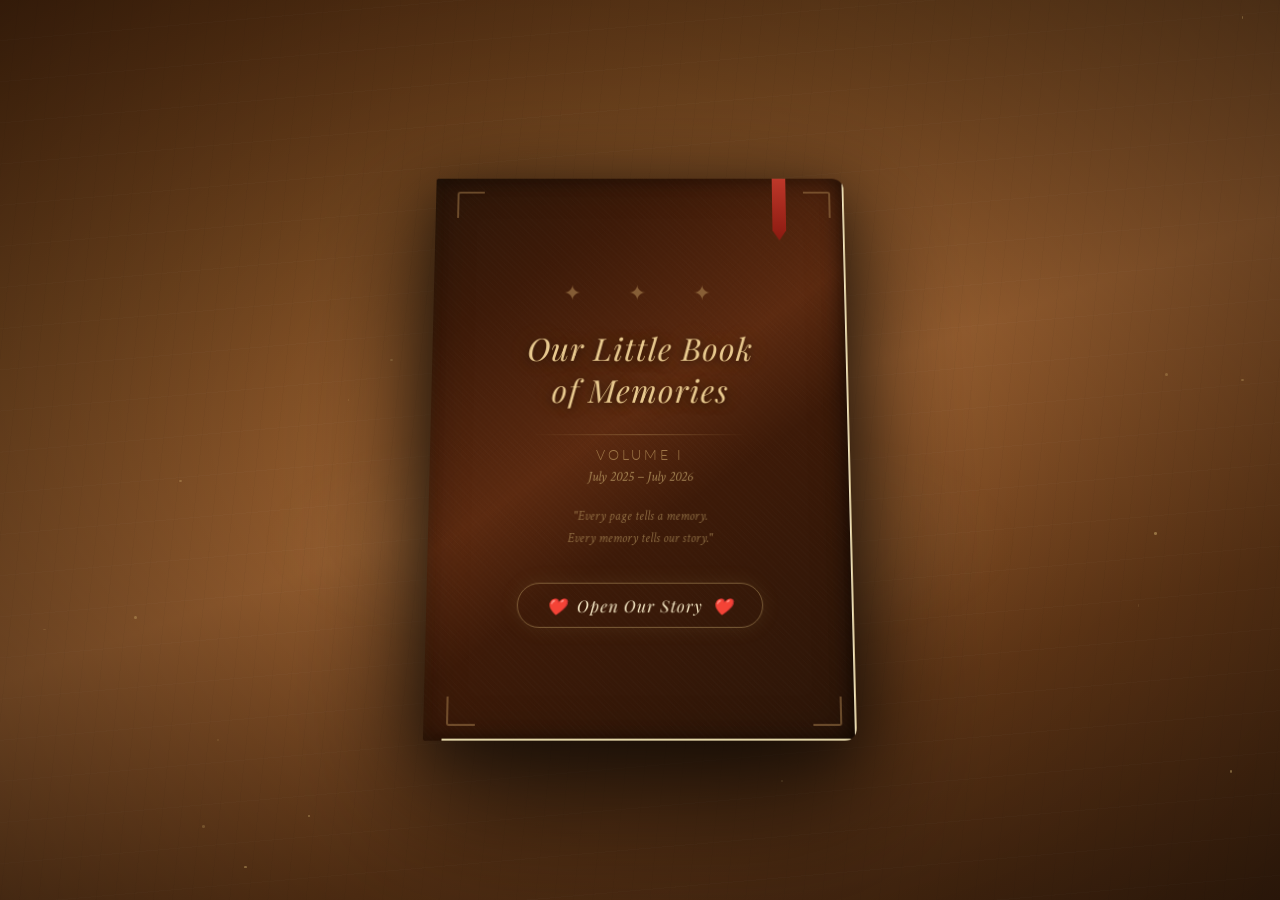
==== commit 56fb51b6: "Changes to design properly on phone" ====
--- a/index.html
+++ b/index.html
@@ -22,8 +22,7 @@
     body { background: #0d0807; }
     #book-scene,
     #cover-screen,
-    #wb-overlay,
-    #letter-modal { display: none; }
+    #wb-overlay { display: none; }
     #loading-screen { display: flex; }
   </style>
 </head>
@@ -35,7 +34,7 @@
   <section id="loading-screen" role="status" aria-live="polite" aria-label="Loading memories">
     <div class="loading-inner">
       <div class="loading-ornament" aria-hidden="true">❧</div>
-      <h1 class="loading-title">Preparing Our Memories…</h1>
+      <h1 class="loading-title">Preparing Your Memories…</h1>
       <div class="loading-track" role="progressbar" aria-valuemin="0" aria-valuemax="100" aria-valuenow="0">
         <div id="loading-bar-fill"></div>
       </div>
@@ -249,7 +248,8 @@
   <!-- ============================================================
        MUSIC CONTROLS (always visible)
        ============================================================ -->
-  <div id="music-controls" aria-label="Music controls" role="group">
+  <div id="music-controls" aria-label="Controls" role="group">
+    <button id="fullscreen-toggle" aria-label="Toggle Fullscreen" title="Fullscreen">⛶</button>
     <button id="music-toggle" aria-label="Toggle music mute" title="Mute">🎵</button>
     <input
       type="range"
--- a/css/style.css
+++ b/css/style.css
@@ -214,8 +214,9 @@
 
 #cover-front {
   position: relative;
-  width: clamp(320px, 52vw, 680px);
-  aspect-ratio: 1.55 / 1;
+  /* width is responsive to BOTH width and height so it never crops vertically */
+  width: min(85vw, 420px, calc(85vh / 1.35));
+  aspect-ratio: 1 / 1.35;
   border-radius: 3px 12px 12px 3px;
   /* Leather texture */
   background:
@@ -519,15 +520,18 @@
 
 #music-controls:hover { opacity: 1; }
 
-#music-toggle {
+#music-toggle,
+#fullscreen-toggle {
   font-size: 1rem;
   line-height: 1;
   padding: 2px;
   opacity: 0.8;
   transition: opacity 0.2s, transform 0.2s;
-}
-
-#music-toggle:hover { opacity: 1; transform: scale(1.15); }
+  color: var(--gold-bright);
+}
+
+#music-toggle:hover,
+#fullscreen-toggle:hover { opacity: 1; transform: scale(1.15); }
 
 #volume-slider {
   width: 70px;
--- a/css/book.css
+++ b/css/book.css
@@ -298,13 +298,23 @@
   height: 100%;
   display: flex;
   flex-direction: column;
-  align-items: center;
-  justify-content: center;
+  /* 'safe center' prevents top-cropping when overflowing, falling back to flex-start */
+  justify-content: safe center;
+  align-items: center;
   padding: clamp(1.5rem, 4%, 2.5rem) clamp(1.5rem, 5%, 3.5rem);
   text-align: center;
   overflow-y: auto;
   /* subtle left shadow from the spine */
   box-shadow: inset 6px 0 20px rgba(0,0,0,0.04);
+}
+
+/* Fallback for browsers that don't support safe center:
+   we use auto margins on the first and last flex children */
+.text-page-inner > :first-child {
+  margin-top: auto;
+}
+.text-page-inner > :last-child {
+  margin-bottom: auto;
 }
 
 /* Page title */
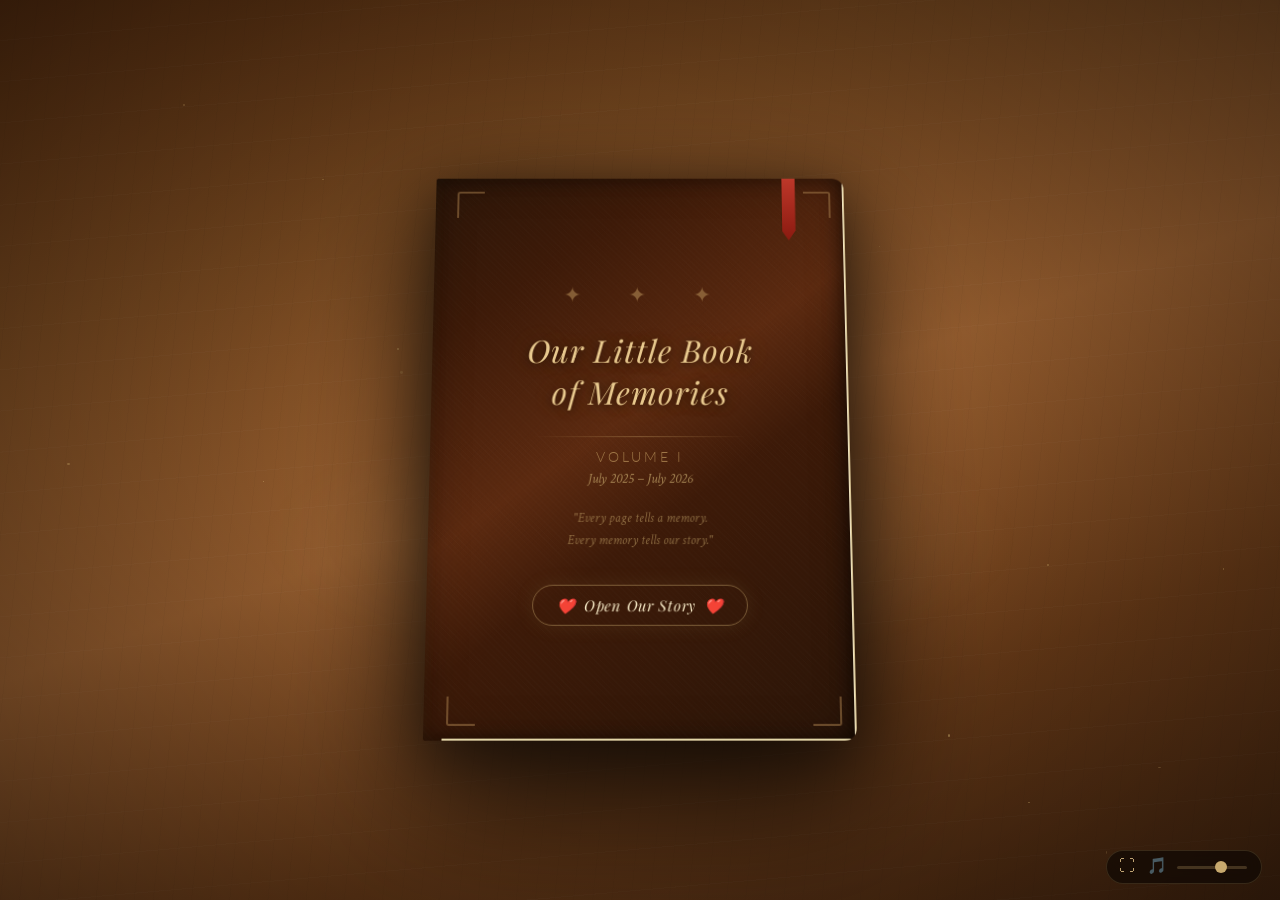
==== commit 48401cfc: "Update index.html" ====
--- a/index.html
+++ b/index.html
@@ -34,7 +34,7 @@
   <section id="loading-screen" role="status" aria-live="polite" aria-label="Loading memories">
     <div class="loading-inner">
       <div class="loading-ornament" aria-hidden="true">❧</div>
-      <h1 class="loading-title">Preparing Your Memories…</h1>
+      <h1 class="loading-title">Preparing Our Memories…</h1>
       <div class="loading-track" role="progressbar" aria-valuemin="0" aria-valuemax="100" aria-valuenow="0">
         <div id="loading-bar-fill"></div>
       </div>
--- a/css/style.css
+++ b/css/style.css
@@ -71,6 +71,43 @@
 input[type=range] { -webkit-appearance: none; appearance: none; }
 
 /* ============================================================
+   START SCREEN
+   ============================================================ */
+#start-screen {
+  position: fixed;
+  inset: 0;
+  z-index: 10000;
+  display: flex;
+  align-items: center;
+  justify-content: center;
+  background: #0d0807;
+  transition: opacity 0.5s ease;
+}
+
+#btn-enter-experience {
+  font-family: var(--font-display);
+  font-size: clamp(1.2rem, 4vw, 1.6rem);
+  font-style: italic;
+  color: var(--gold-bright);
+  background: transparent;
+  border: 1px solid rgba(200,169,110,0.45);
+  border-radius: 40px;
+  padding: 0.8em 2.5em;
+  letter-spacing: 0.08em;
+  cursor: pointer;
+  transition: all 0.3s ease;
+  box-shadow: 0 0 20px rgba(200,169,110,0.1);
+  text-shadow: 0 2px 10px rgba(0,0,0,0.6);
+}
+
+#btn-enter-experience:hover {
+  background: rgba(200,169,110,0.08);
+  border-color: var(--gold);
+  box-shadow: 0 0 40px rgba(200,169,110,0.25);
+  transform: scale(1.05);
+}
+
+/* ============================================================
    LOADING SCREEN
    ============================================================ */
 #loading-screen {
@@ -152,6 +189,8 @@
   display: none;
   align-items: center;
   justify-content: center;
+  overflow-y: auto; /* Allow scrolling if cover is too tall on landscape mobile */
+  padding: 2rem 0;
   /* Warm wooden table */
   background:
     repeating-linear-gradient(96deg,
@@ -329,7 +368,7 @@
 /* Bookmark ribbon */
 #cover-bookmark {
   position: absolute;
-  top: -4px; right: 60px;
+  top: -4px; right: 12%;
   width: 14px;
   height: 70px;
   background: linear-gradient(to bottom, var(--heart-red), #8b1a10);
@@ -347,8 +386,9 @@
   align-items: center;
   justify-content: center;
   height: 100%;
-  padding: clamp(1.5rem, 4%, 2.5rem) clamp(2rem, 6%, 3.5rem);
+  padding: 6% 8%;
   text-align: center;
+  container-type: inline-size; /* allows cqi units for children */
 }
 
 .cover-top-ornament {
@@ -410,18 +450,20 @@
 
 #open-story-btn {
   font-family: var(--font-display);
-  font-size: clamp(0.75rem, 1.8vw, 1rem);
+  font-size: clamp(0.68rem, 4.5cqi, 0.92rem);
   font-style: italic;
   color: var(--parchment-2);
   background: transparent;
   border: 1px solid rgba(200,169,110,0.45);
   border-radius: 40px;
-  padding: 0.65em 1.8em;
-  letter-spacing: 0.06em;
+  padding: 0.6em 1.6em;
+  letter-spacing: 0.05em;
   cursor: pointer;
   position: relative;
   transition: all 0.3s ease;
   box-shadow: 0 0 20px rgba(200,169,110,0.1);
+  white-space: nowrap;       /* Never wrap to a second line */
+  max-width: 84%;            /* Stay within book padding */
 }
 
 #open-story-btn::before {
@@ -505,7 +547,7 @@
   position: fixed;
   bottom: 16px;
   right: 18px;
-  z-index: 90;
+  z-index: 200;
   display: flex;
   align-items: center;
   gap: 8px;
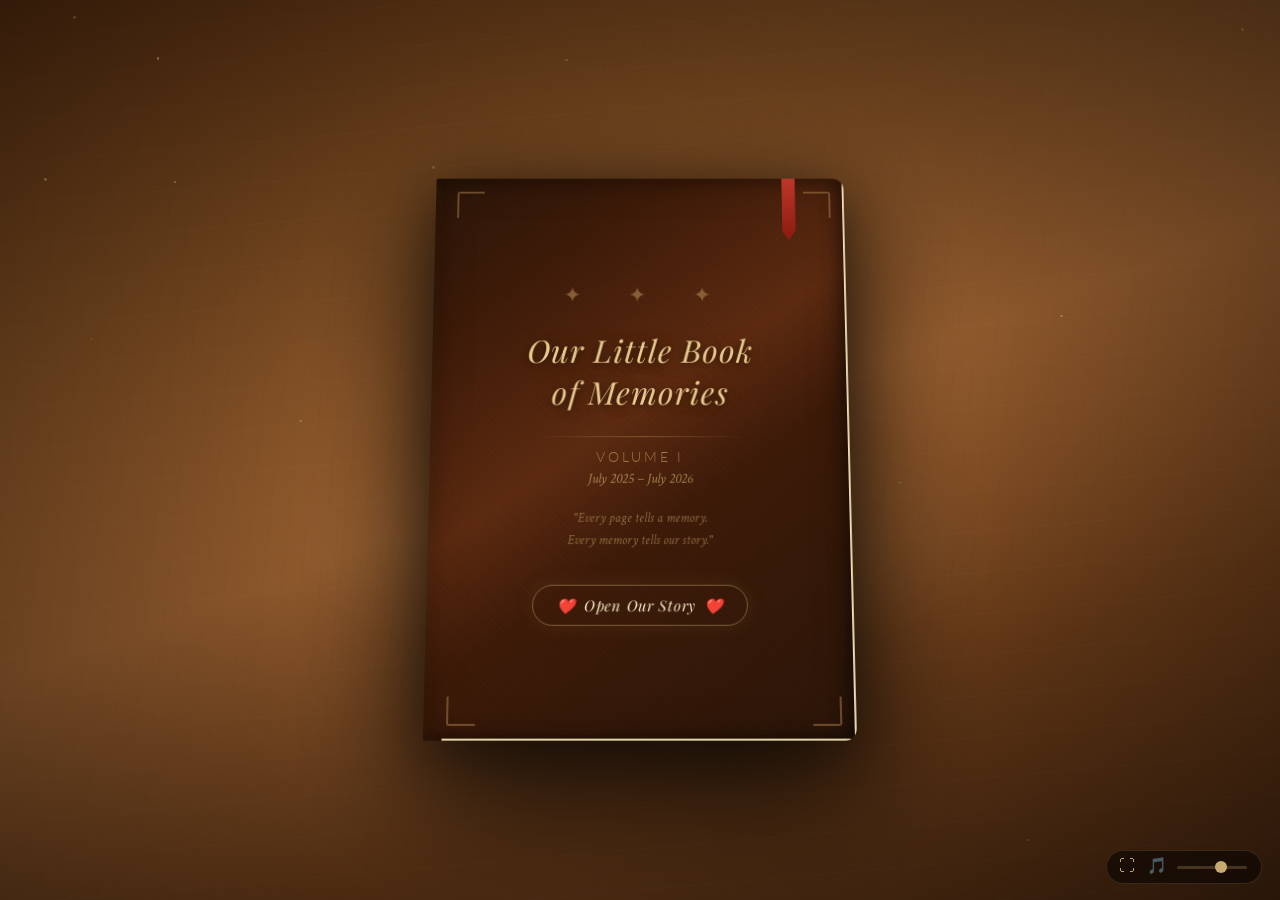
==== commit cde2dce1: "Adding icons and manifest file for pwa" ====
--- a/index.html
+++ b/index.html
@@ -10,6 +10,19 @@
   <meta name="robots" content="noindex, nofollow">
 
   <title>Our Little Book of Memories · Volume I</title>
+
+  <!-- PWA Manifest -->
+  <link rel="manifest" href="manifest.json">
+
+  <!-- Apple PWA meta tags (iPhone/iPad standalone support) -->
+  <meta name="apple-mobile-web-app-capable" content="yes">
+  <meta name="apple-mobile-web-app-status-bar-style" content="black-translucent">
+  <meta name="apple-mobile-web-app-title" content="Book of Memories">
+  <link rel="apple-touch-icon" href="images/icons/icon-192x192.png">
+
+  <!-- Microsoft Tile -->
+  <meta name="msapplication-TileImage" content="images/icons/icon-144x144.png">
+  <meta name="msapplication-TileColor" content="#2b1508">
 
   <!-- CSS (order matters) -->
   <link rel="stylesheet" href="css/style.css">
@@ -306,6 +319,15 @@
   <script src="js/music.js"></script>
   <script src="js/book.js"></script>
   <script src="js/app.js"></script>
+  <!-- Service Worker Registration -->
+  <script>
+    if ('serviceWorker' in navigator) {
+      window.addEventListener('load', () => {
+        navigator.serviceWorker.register('./sw.js')
+          .catch(() => {}); // Fail silently — app still works without SW
+      });
+    }
+  </script>
 
 </body>
 </html>
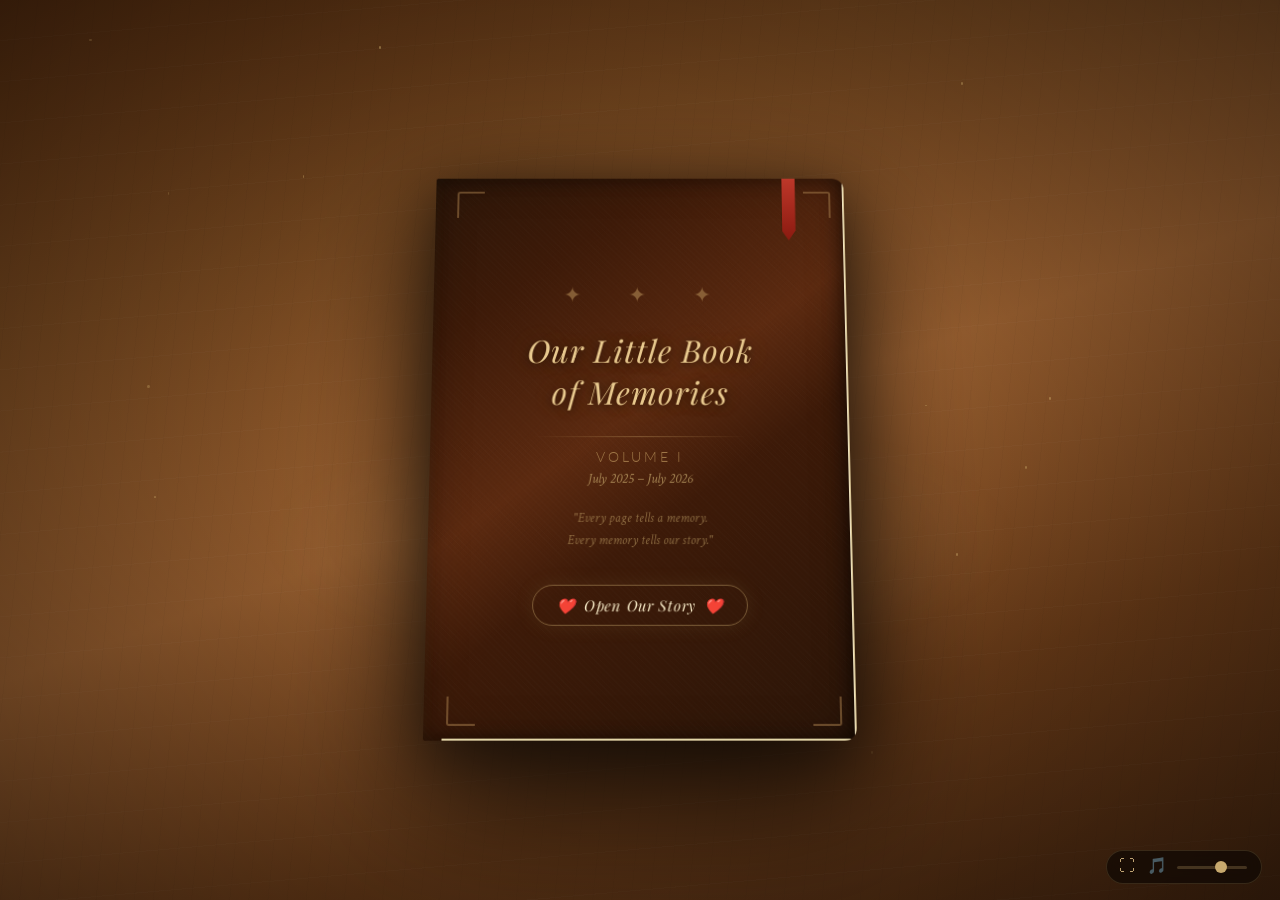
==== commit f416bb81: "removing pwa" ====
--- a/index.html
+++ b/index.html
@@ -10,19 +10,6 @@
   <meta name="robots" content="noindex, nofollow">
 
   <title>Our Little Book of Memories · Volume I</title>
-
-  <!-- PWA Manifest -->
-  <link rel="manifest" href="manifest.json">
-
-  <!-- Apple PWA meta tags (iPhone/iPad standalone support) -->
-  <meta name="apple-mobile-web-app-capable" content="yes">
-  <meta name="apple-mobile-web-app-status-bar-style" content="black-translucent">
-  <meta name="apple-mobile-web-app-title" content="Book of Memories">
-  <link rel="apple-touch-icon" href="images/icons/icon-192x192.png">
-
-  <!-- Microsoft Tile -->
-  <meta name="msapplication-TileImage" content="images/icons/icon-144x144.png">
-  <meta name="msapplication-TileColor" content="#2b1508">
 
   <!-- CSS (order matters) -->
   <link rel="stylesheet" href="css/style.css">
@@ -319,15 +306,6 @@
   <script src="js/music.js"></script>
   <script src="js/book.js"></script>
   <script src="js/app.js"></script>
-  <!-- Service Worker Registration -->
-  <script>
-    if ('serviceWorker' in navigator) {
-      window.addEventListener('load', () => {
-        navigator.serviceWorker.register('./sw.js')
-          .catch(() => {}); // Fail silently — app still works without SW
-      });
-    }
-  </script>
 
 </body>
 </html>
